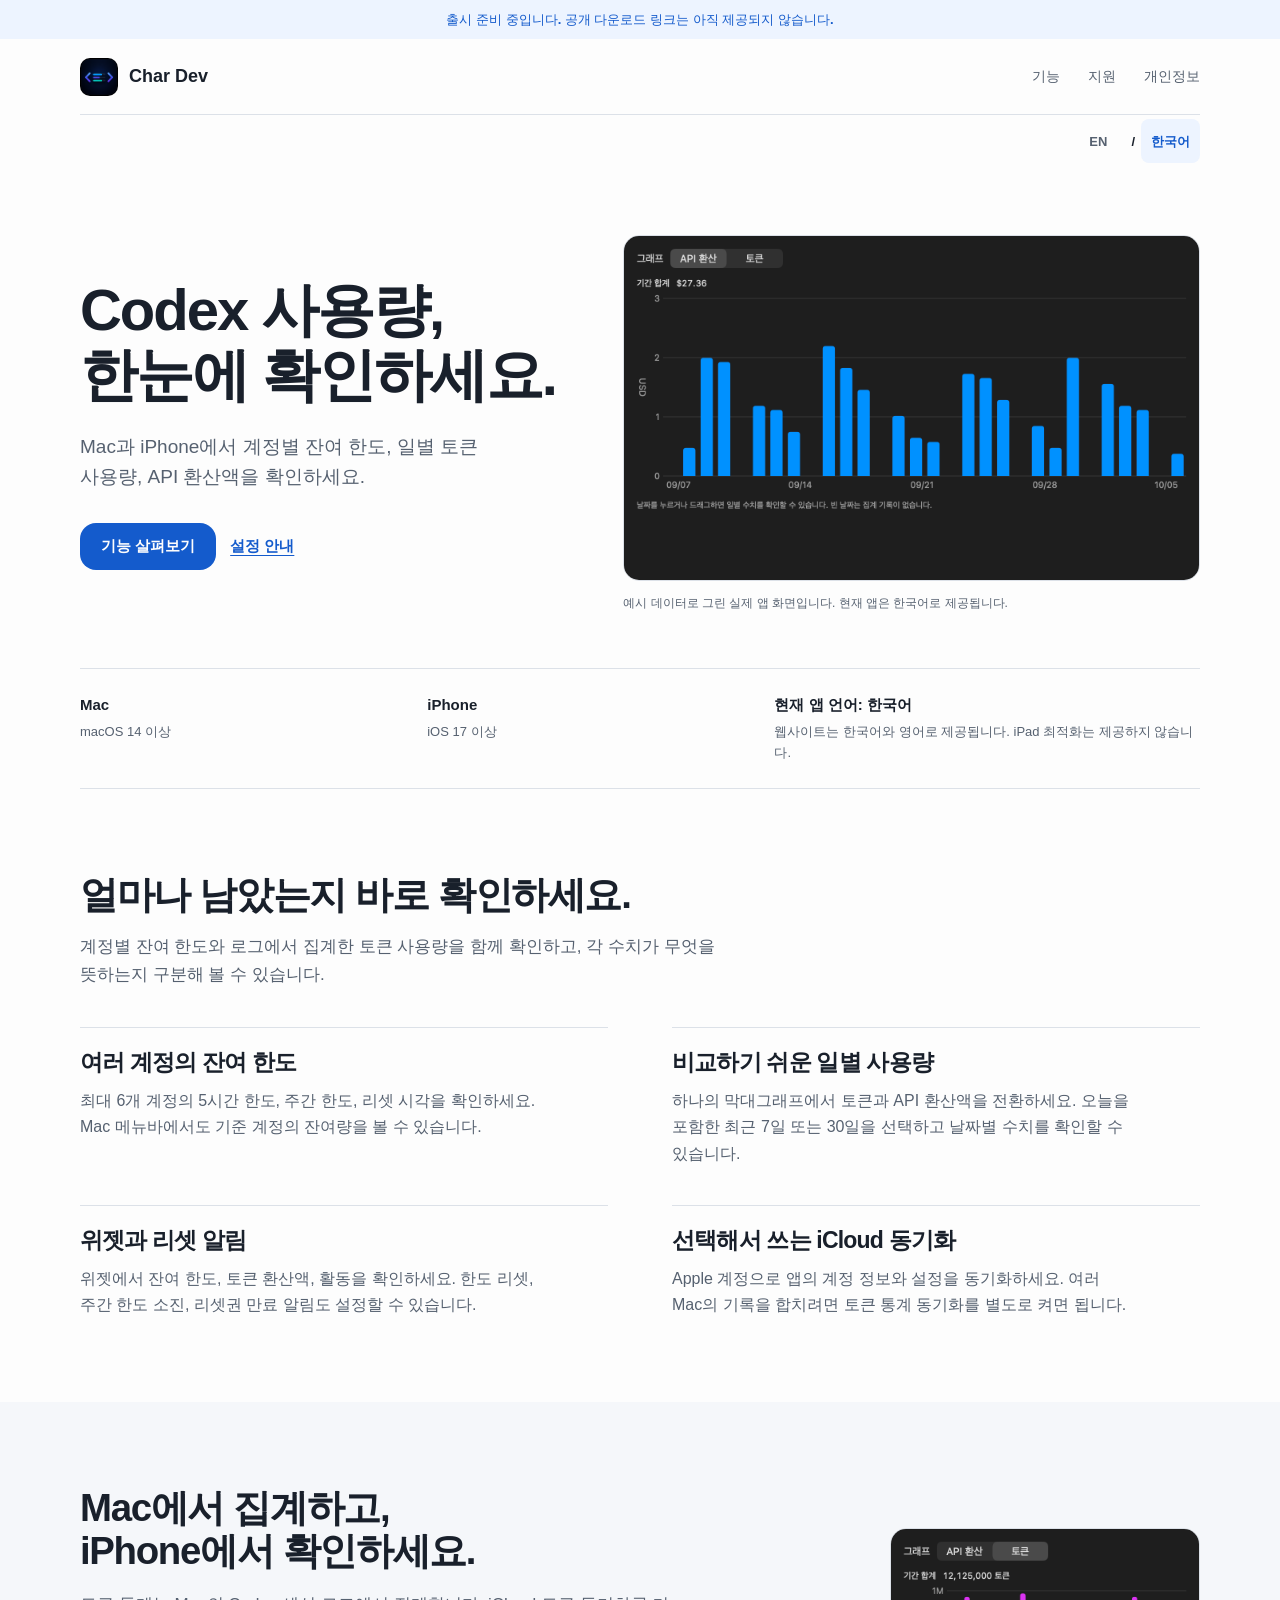
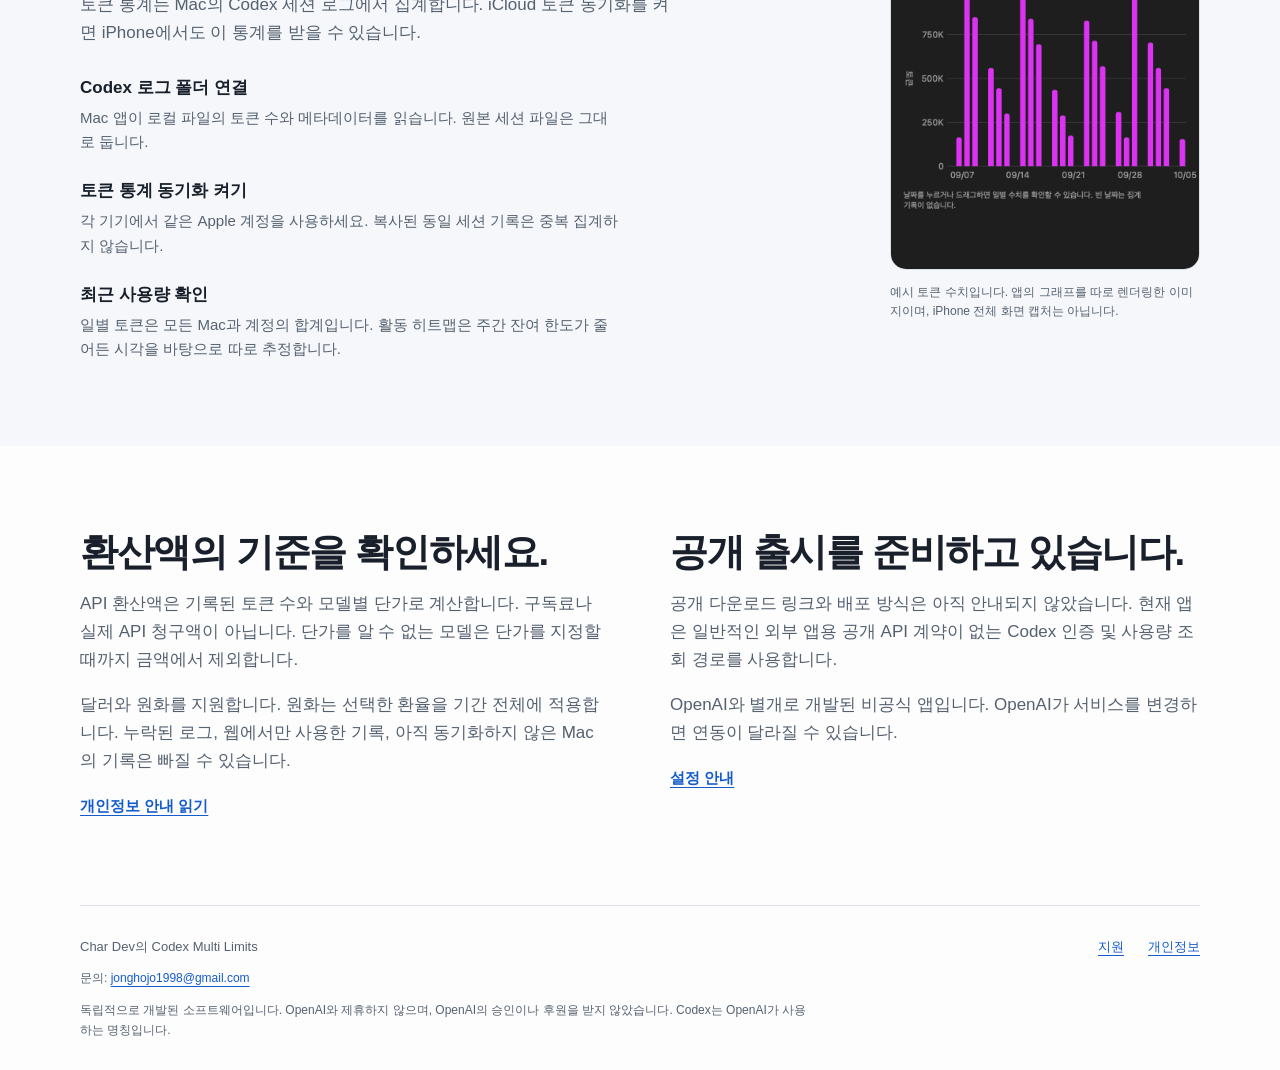
==== ko/index.html @ 6130bead "Add bilingual CodexMultiLimits website" ====
<!doctype html>
<html lang="ko">
<head>
  <meta charset="utf-8">
  <meta name="viewport" content="width=device-width, initial-scale=1">
  <meta name="description" content="Codex Multi Limits는 Mac과 iPhone에서 계정별 한도, 일별 토큰 사용량, API 환산액을 확인하는 독립 앱입니다. 공개 출시를 준비하고 있습니다.">
  <title>Codex Multi Limits | Char Dev</title>
  <link rel="icon" type="image/png" href="../assets/app-icon.png">
  <link rel="stylesheet" href="../assets/site.css">
  <link rel="alternate" hreflang="en" href="../index.html">
  <link rel="alternate" hreflang="ko" href="index.html">
</head>
<body>
  <a class="skip" href="#main">본문으로 건너뛰기</a>
  <div class="draft-bar">출시 준비 중입니다. 공개 다운로드 링크는 아직 제공되지 않습니다.</div>
  <header class="header wrap">
    <a class="brand" href="index.html" aria-label="Char Dev 홈"><img src="../assets/app-icon.png" width="180" height="180" alt=""><span>Char Dev</span></a>
    <nav aria-label="주 메뉴"><a class="nav-features" href="#features">기능</a><a href="support.html">지원</a><a href="privacy.html">개인정보</a></nav>
  </header>
  <nav class="language-bar wrap" aria-label="웹사이트 언어"><a href="../index.html" lang="en" hreflang="en">EN</a><span aria-hidden="true">/</span><a href="index.html" lang="ko" hreflang="ko" aria-current="true">한국어</a></nav>
  <main id="main">
    <section class="hero wrap" aria-labelledby="hero-title">
      <div class="hero-copy">
        <h1 id="hero-title">Codex 사용량,<br>한눈에 확인하세요.</h1>
        <p>Mac과 iPhone에서 계정별 잔여 한도, 일별 토큰 사용량, API 환산액을 확인하세요.</p>
        <div class="actions"><a class="button" href="#features">기능 살펴보기</a><a class="quiet-link" href="support.html">설정 안내</a></div>
      </div>
      <figure>
        <div class="product-image"><img src="../assets/sample-api-chart.png" width="1440" height="860" alt="예시 데이터로 그린 최근 30일 API 환산액 그래프. 날짜별 값이 서로 연결되지 않은 파란 막대로 표시됩니다." fetchpriority="high"></div>
        <figcaption>예시 데이터로 그린 실제 앱 화면입니다. 현재 앱은 한국어로 제공됩니다.</figcaption>
      </figure>
    </section>
    <div class="compatibility wrap" aria-label="지원 기기와 현재 언어">
      <div><strong>Mac</strong><span>macOS 14 이상</span></div>
      <div><strong>iPhone</strong><span>iOS 17 이상</span></div>
      <div><strong>현재 앱 언어: 한국어</strong><span>웹사이트는 한국어와 영어로 제공됩니다. iPad 최적화는 제공하지 않습니다.</span></div>
    </div>
    <section class="section wrap" id="features" aria-labelledby="features-title">
      <div class="section-intro"><h2 id="features-title">얼마나 남았는지 바로 확인하세요.</h2><p>계정별 잔여 한도와 로그에서 집계한 토큰 사용량을 함께 확인하고, 각 수치가 무엇을 뜻하는지 구분해 볼 수 있습니다.</p></div>
      <div class="features">
        <article class="feature"><h3>여러 계정의 잔여 한도</h3><p>최대 6개 계정의 5시간 한도, 주간 한도, 리셋 시각을 확인하세요. Mac 메뉴바에서도 기준 계정의 잔여량을 볼 수 있습니다.</p></article>
        <article class="feature"><h3>비교하기 쉬운 일별 사용량</h3><p>하나의 막대그래프에서 토큰과 API 환산액을 전환하세요. 오늘을 포함한 최근 7일 또는 30일을 선택하고 날짜별 수치를 확인할 수 있습니다.</p></article>
        <article class="feature"><h3>위젯과 리셋 알림</h3><p>위젯에서 잔여 한도, 토큰 환산액, 활동을 확인하세요. 한도 리셋, 주간 한도 소진, 리셋권 만료 알림도 설정할 수 있습니다.</p></article>
        <article class="feature"><h3>선택해서 쓰는 iCloud 동기화</h3><p>Apple 계정으로 앱의 계정 정보와 설정을 동기화하세요. 여러 Mac의 기록을 합치려면 토큰 통계 동기화를 별도로 켜면 됩니다.</p></article>
      </div>
    </section>
    <section class="section workflow" aria-labelledby="workflow-title">
      <div class="wrap workflow-grid">
        <div class="workflow-copy"><h2 id="workflow-title">Mac에서 집계하고,<br>iPhone에서 확인하세요.</h2><p>토큰 통계는 Mac의 Codex 세션 로그에서 집계합니다. iCloud 토큰 동기화를 켜면 iPhone에서도 이 통계를 받을 수 있습니다.</p>
          <ul class="steps">
            <li><strong>Codex 로그 폴더 연결</strong><span>Mac 앱이 로컬 파일의 토큰 수와 메타데이터를 읽습니다. 원본 세션 파일은 그대로 둡니다.</span></li>
            <li><strong>토큰 통계 동기화 켜기</strong><span>각 기기에서 같은 Apple 계정을 사용하세요. 복사된 동일 세션 기록은 중복 집계하지 않습니다.</span></li>
            <li><strong>최근 사용량 확인</strong><span>일별 토큰은 모든 Mac과 계정의 합계입니다. 활동 히트맵은 주간 잔여 한도가 줄어든 시각을 바탕으로 따로 추정합니다.</span></li>
          </ul>
        </div>
        <figure class="phone-figure"><div class="product-image"><img src="../assets/sample-token-chart.png" width="780" height="860" alt="예시 데이터로 그린 최근 30일 토큰 사용량 막대그래프. 좁은 화면에서 보이는 구성을 보여 줍니다." loading="lazy"></div><figcaption>예시 토큰 수치입니다. 앱의 그래프를 따로 렌더링한 이미지이며, iPhone 전체 화면 캡처는 아닙니다.</figcaption></figure>
      </div>
    </section>
    <section class="section wrap notes" aria-label="환산 기준과 출시 안내">
      <div><h2>환산액의 기준을 확인하세요.</h2><p>API 환산액은 기록된 토큰 수와 모델별 단가로 계산합니다. 구독료나 실제 API 청구액이 아닙니다. 단가를 알 수 없는 모델은 단가를 지정할 때까지 금액에서 제외합니다.</p><p>달러와 원화를 지원합니다. 원화는 선택한 환율을 기간 전체에 적용합니다. 누락된 로그, 웹에서만 사용한 기록, 아직 동기화하지 않은 Mac의 기록은 빠질 수 있습니다.</p><a href="privacy.html">개인정보 안내 읽기</a></div>
      <div><h2>공개 출시를 준비하고 있습니다.</h2><p>공개 다운로드 링크와 배포 방식은 아직 안내되지 않았습니다. 현재 앱은 일반적인 외부 앱용 공개 API 계약이 없는 Codex 인증 및 사용량 조회 경로를 사용합니다.</p><p>OpenAI와 별개로 개발된 비공식 앱입니다. OpenAI가 서비스를 변경하면 연동이 달라질 수 있습니다.</p><a href="support.html">설정 안내</a></div>
    </section>
  </main>
  <footer class="footer wrap"><div class="footer-top"><span>Char Dev의 Codex Multi Limits</span><div class="footer-links"><a href="support.html">지원</a><a href="privacy.html">개인정보</a></div></div><p>문의: <a href="mailto:jonghojo1998@gmail.com">jonghojo1998@gmail.com</a></p><p>독립적으로 개발된 소프트웨어입니다. OpenAI와 제휴하지 않으며, OpenAI의 승인이나 후원을 받지 않았습니다. Codex는 OpenAI가 사용하는 명칭입니다.</p></footer>
</body>
</html>
---- assets/site.css ----
/* Native CSS, Apple utility aesthetic. Dials: variance 4 / motion 2 / density 3.
   A single soft radius applies to controls and framed product images. */
:root { color-scheme: light dark; --bg: #fdfdfd; --surface: #f5f7fa; --text: #19202b; --muted: #566170; --line: #dce1e8; --accent: #145bcc; --accent-soft: #edf4ff; --radius: 16px; }
* { box-sizing: border-box; }
html { scroll-behavior: smooth; }
body { margin: 0; background: var(--bg); color: var(--text); font-family: -apple-system, BlinkMacSystemFont, "Segoe UI", sans-serif; font-size: 17px; line-height: 1.65; -webkit-font-smoothing: antialiased; }
a { color: var(--accent); text-decoration-thickness: 1px; text-underline-offset: 4px; }
a:hover { text-decoration-thickness: 2px; }
a:focus-visible, summary:focus-visible { outline: 3px solid var(--accent); outline-offset: 5px; border-radius: 4px; }
img { display: block; max-width: 100%; height: auto; }
h1, h2, h3, p, figure { margin: 0; }
h1, h2, h3 { line-height: 1.12; letter-spacing: -.035em; }
h1 { font-size: clamp(36px, 4.6vw, 58px); font-weight: 680; }
h2 { font-size: clamp(29px, 3vw, 40px); font-weight: 650; }
h3 { font-size: 23px; font-weight: 650; }
p + p { margin-top: 18px; }
.wrap { width: min(1120px, calc(100% - 64px)); margin-inline: auto; }
.skip { position: absolute; left: 20px; top: -80px; padding: 10px 16px; background: var(--bg); z-index: 2; }
.skip:focus { top: 10px; }
.draft-bar { padding: 9px 24px; text-align: center; font-size: 13px; font-weight: 550; color: var(--accent); background: var(--accent-soft); }
.header { display: flex; align-items: center; justify-content: space-between; gap: 24px; height: 76px; border-bottom: 1px solid var(--line); }
.brand { display: flex; align-items: center; gap: 11px; color: var(--text); text-decoration: none; font-size: 18px; font-weight: 660; white-space: nowrap; }
.brand img { width: 38px; height: 38px; border-radius: 10px; }
nav { display: flex; align-items: center; gap: 28px; font-size: 14px; font-weight: 550; }
nav a { color: var(--muted); text-decoration: none; }
nav a:hover, nav a[aria-current="page"] { color: var(--accent); }
.language-bar { display: flex; justify-content: flex-end; gap: 6px; height: 52px; font-size: 13px; }
.language-bar a { display: inline-flex; align-items: center; justify-content: center; min-width: 54px; min-height: 44px; padding: 3px 10px; border-radius: 8px; }
.language-bar a[aria-current="true"] { background: var(--accent-soft); color: var(--accent); font-weight: 700; }
.hero { display: grid; grid-template-columns: .92fr 1.08fr; align-items: center; gap: 52px; padding-block: 68px 56px; }
.hero-copy p { margin-top: 24px; max-width: 420px; color: var(--muted); font-size: 19px; line-height: 1.6; }
.actions { display: flex; flex-wrap: wrap; gap: 14px; align-items: center; margin-top: 30px; }
.button { display: inline-flex; align-items: center; justify-content: center; padding: 11px 21px; border-radius: var(--radius); color: #fdfdfd; background: var(--accent); font-size: 15px; font-weight: 650; text-decoration: none; white-space: nowrap; transition: transform .15s ease; }
.button:hover { text-decoration: none; transform: translateY(-1px); }
.button:active { transform: translateY(1px); }
.quiet-link { font-size: 15px; font-weight: 600; }
.product-image { overflow: hidden; border: 1px solid var(--line); border-radius: var(--radius); background: #202020; }
figcaption { padding-top: 13px; color: var(--muted); font-size: 12px; line-height: 1.55; }
.compatibility { display: grid; grid-template-columns: 1fr 1fr 1.35fr; gap: 32px; padding-block: 24px; border-top: 1px solid var(--line); border-bottom: 1px solid var(--line); }
.compatibility strong { display: block; font-size: 15px; }
.compatibility span { display: block; margin-top: 3px; color: var(--muted); font-size: 13px; }
.section { padding-block: 84px; scroll-margin-top: 32px; }
.section-intro { max-width: 650px; }
.section-intro p { margin-top: 17px; color: var(--muted); }
.features { display: grid; grid-template-columns: 1fr 1fr; gap: 38px 64px; margin-top: 38px; }
.feature { padding-top: 22px; border-top: 1px solid var(--line); }
.feature p { margin-top: 12px; color: var(--muted); font-size: 16px; max-width: 460px; }
.workflow { background: var(--surface); }
.workflow-grid { display: grid; grid-template-columns: 1.3fr .7fr; align-items: center; gap: 100px; }
.workflow-copy > p { margin-top: 19px; color: var(--muted); max-width: 590px; }
.steps { padding: 0; margin: 26px 0 0; list-style: none; }
.steps li { margin-top: 22px; }
.steps strong { display: block; font-size: 17px; }
.steps span { display: block; color: var(--muted); font-size: 15px; margin-top: 4px; max-width: 540px; }
.phone-figure { max-width: 310px; justify-self: end; }
.notes { display: grid; grid-template-columns: 1fr 1fr; gap: 60px; }
.notes p { margin-top: 17px; color: var(--muted); }
.notes a { display: inline-block; margin-top: 19px; font-size: 15px; font-weight: 600; }
.footer { padding-block: 30px; border-top: 1px solid var(--line); color: var(--muted); font-size: 13px; }
.footer-top { display: flex; justify-content: space-between; gap: 24px; }
.footer-links { display: flex; gap: 24px; }
.footer p { max-width: 730px; margin-top: 12px; font-size: 12px; }
.document { width: min(800px, calc(100% - 64px)); margin-inline: auto; padding-block: 62px 84px; }
.document h1 { font-size: clamp(36px, 5vw, 48px); }
.document .lead { margin-top: 20px; color: var(--muted); font-size: 19px; }
.document section { margin-top: 42px; scroll-margin-top: 30px; }
.document h2 { font-size: 26px; margin-bottom: 18px; }
.document h3 { font-size: 20px; margin-bottom: 8px; }
.document ul, .document ol { padding-left: 24px; }
.document li + li { margin-top: 10px; }
.notice { margin-top: 26px; padding: 18px 22px; border-radius: var(--radius); background: var(--accent-soft); font-size: 15px; }
.notice strong { color: var(--accent); }
details { padding-block: 20px; border-bottom: 1px solid var(--line); }
summary { font-size: 18px; font-weight: 600; cursor: pointer; }
details p { margin-top: 16px; color: var(--muted); }
code { font-size: .9em; background: var(--surface); padding: 2px 5px; border-radius: 4px; }
.table-scroll { overflow-x: auto; margin-block: 22px; }
table { width: 100%; border-collapse: collapse; font-size: 15px; }
th, td { text-align: left; vertical-align: top; padding: 14px 12px; border-bottom: 1px solid var(--line); }
th { font-weight: 650; }
td:first-child { width: 28%; font-weight: 600; }
.fine { color: var(--muted); font-size: 14px; }
@media (prefers-color-scheme: dark) {
  :root { --bg: #161b23; --surface: #1f2631; --text: #eef2f8; --muted: #b0bccb; --line: #354151; --accent: #83b2ff; --accent-soft: #21344e; }
  .button { color: #10223d; }
}
@media (max-width: 767px) {
  .wrap, .document { width: calc(100% - 40px); }
  .header { height: 70px; gap: 15px; }
  .brand { font-size: 15px; gap: 8px; }
  .brand img { width: 31px; height: 31px; }
  nav { gap: 16px; font-size: 13px; }
  .nav-features { display: none; }
  .hero { grid-template-columns: 1fr; gap: 34px; padding-block: 42px; }
  .hero-copy p { font-size: 17px; margin-top: 20px; }
  .actions { margin-top: 24px; }
  .compatibility { grid-template-columns: 1fr 1fr; gap: 20px; padding-block: 22px; }
  .compatibility div:last-child { grid-column: 1 / -1; }
  .section { padding-block: 54px; }
  .features, .notes { grid-template-columns: 1fr; gap: 28px; }
  .features { margin-top: 26px; }
  .workflow-grid { grid-template-columns: 1fr; gap: 34px; }
  .phone-figure { justify-self: center; width: min(100%, 310px); }
  .footer-top { flex-direction: column; gap: 14px; }
  .document { padding-block: 40px 60px; }
  .document .lead { font-size: 17px; }
  .draft-bar { padding-inline: 18px; font-size: 12px; }
}
@media (max-width: 360px) { .brand span { max-width: 140px; overflow: hidden; text-overflow: ellipsis; } nav { gap: 12px; } }
@media (prefers-reduced-motion: reduce) { html { scroll-behavior: auto; } .button { transition: none; } }
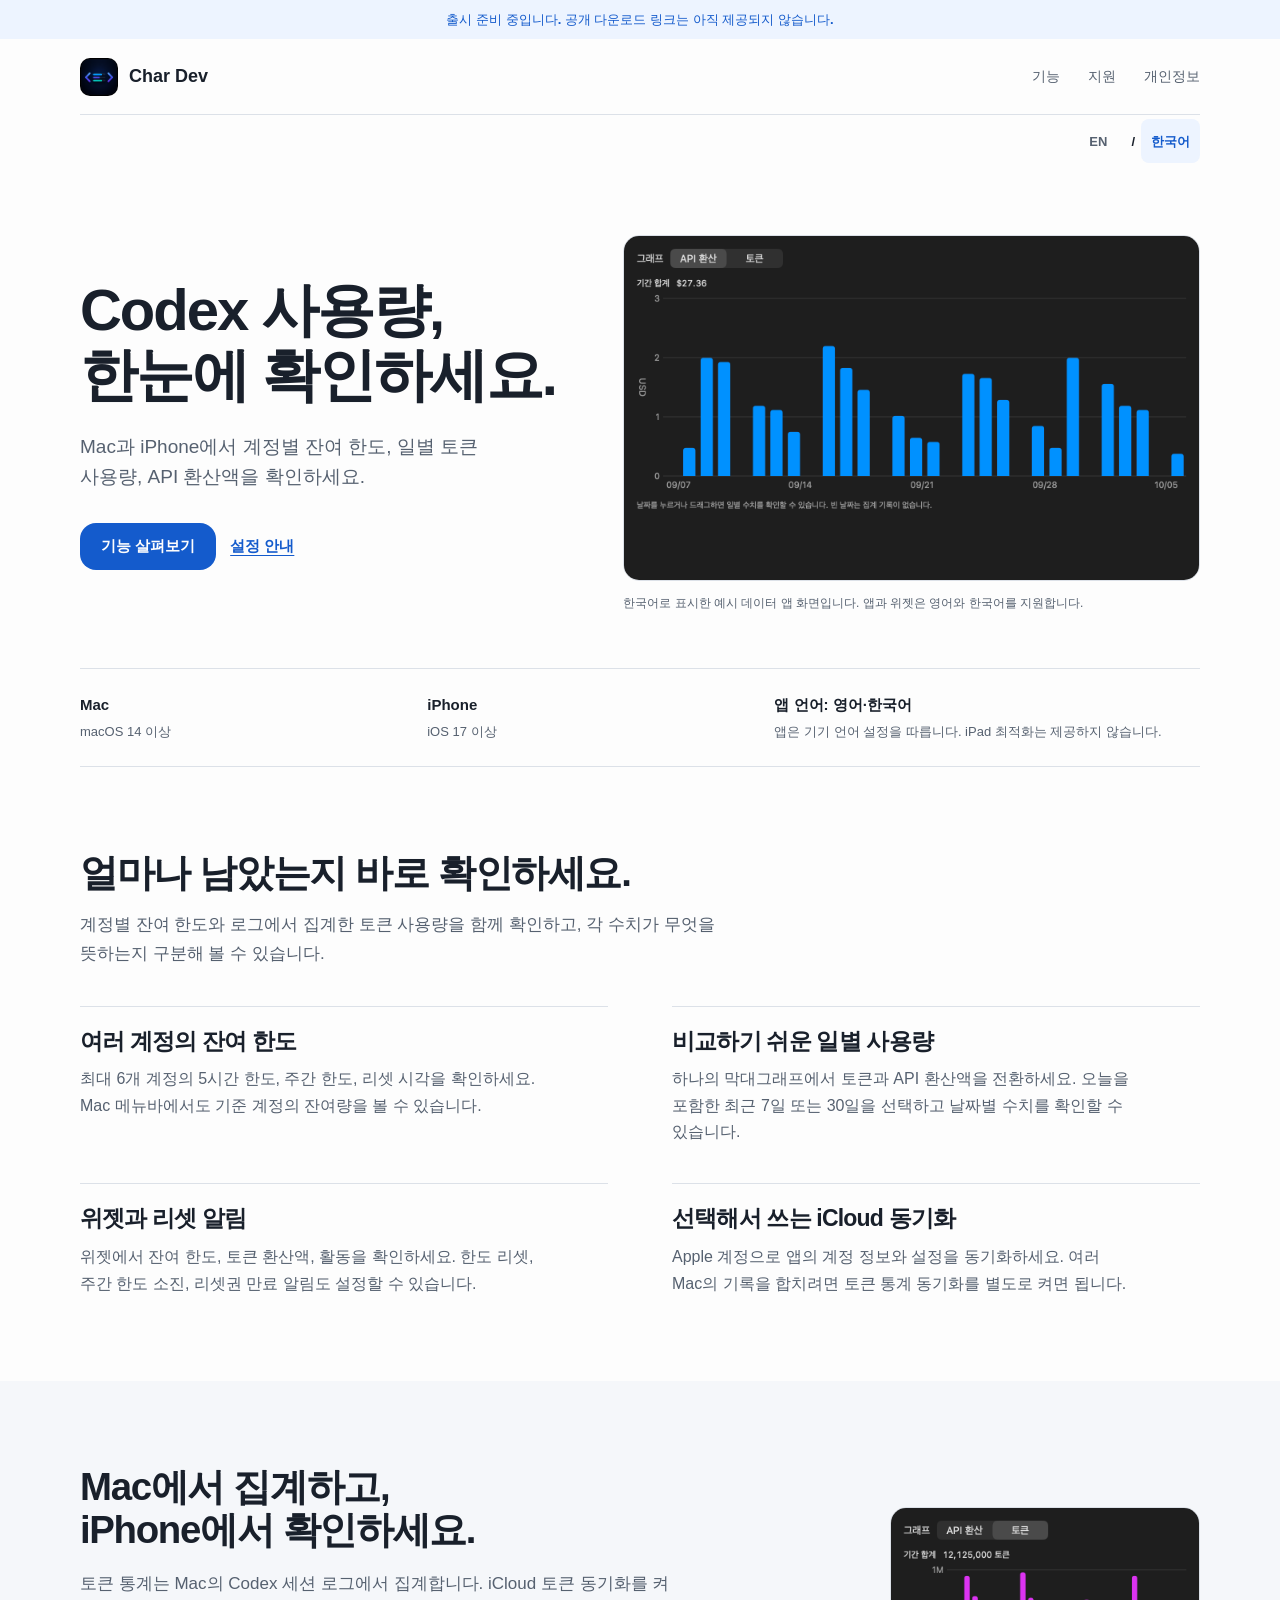
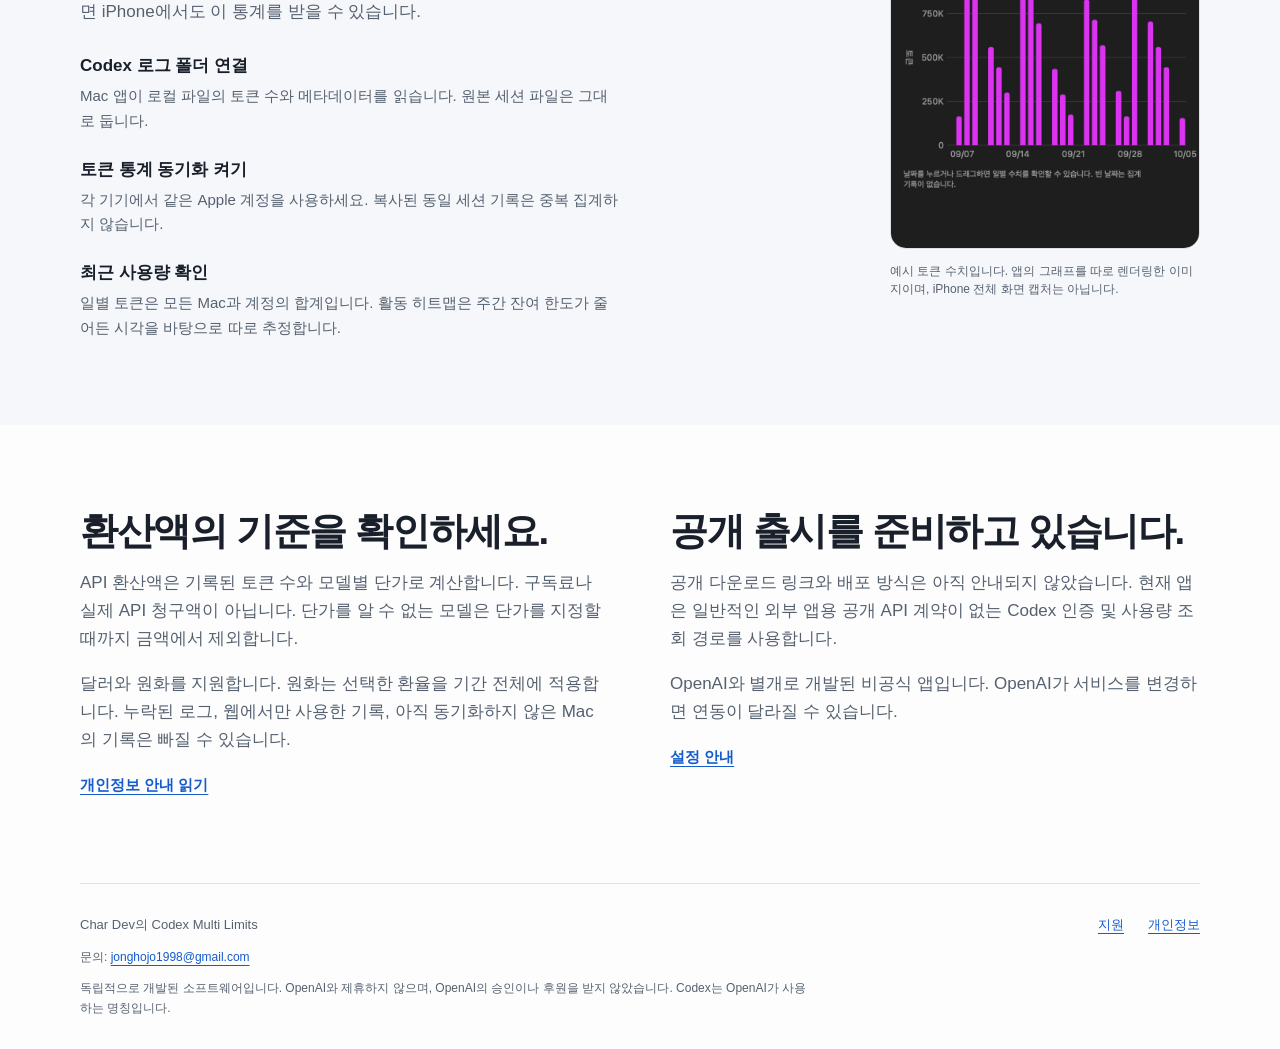
==== commit ae0910d0: "Update app language support and privacy details" ====
--- a/ko/index.html
+++ b/ko/index.html
@@ -27,13 +27,13 @@
       </div>
       <figure>
         <div class="product-image"><img src="../assets/sample-api-chart.png" width="1440" height="860" alt="예시 데이터로 그린 최근 30일 API 환산액 그래프. 날짜별 값이 서로 연결되지 않은 파란 막대로 표시됩니다." fetchpriority="high"></div>
-        <figcaption>예시 데이터로 그린 실제 앱 화면입니다. 현재 앱은 한국어로 제공됩니다.</figcaption>
+        <figcaption>한국어로 표시한 예시 데이터 앱 화면입니다. 앱과 위젯은 영어와 한국어를 지원합니다.</figcaption>
       </figure>
     </section>
     <div class="compatibility wrap" aria-label="지원 기기와 현재 언어">
       <div><strong>Mac</strong><span>macOS 14 이상</span></div>
       <div><strong>iPhone</strong><span>iOS 17 이상</span></div>
-      <div><strong>현재 앱 언어: 한국어</strong><span>웹사이트는 한국어와 영어로 제공됩니다. iPad 최적화는 제공하지 않습니다.</span></div>
+      <div><strong>앱 언어: 영어·한국어</strong><span>앱은 기기 언어 설정을 따릅니다. iPad 최적화는 제공하지 않습니다.</span></div>
     </div>
     <section class="section wrap" id="features" aria-labelledby="features-title">
       <div class="section-intro"><h2 id="features-title">얼마나 남았는지 바로 확인하세요.</h2><p>계정별 잔여 한도와 로그에서 집계한 토큰 사용량을 함께 확인하고, 각 수치가 무엇을 뜻하는지 구분해 볼 수 있습니다.</p></div>
